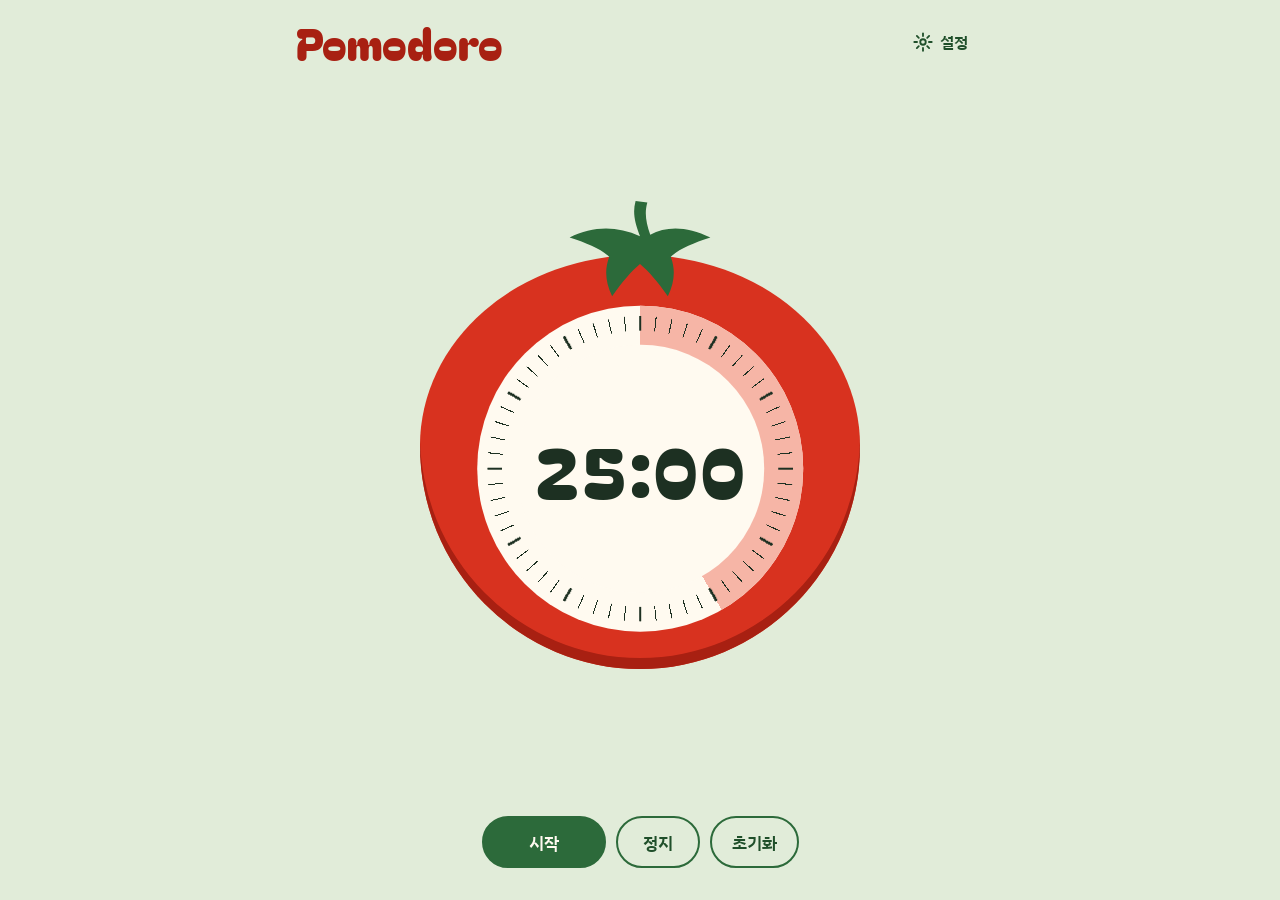
==== index.html @ d0f6d139 "INIT" ====
<!doctype html>
<html lang="ko">
  <head>
    <meta charset="utf-8" />
    <meta name="viewport" content="width=device-width, initial-scale=1" />
    <title>Pomodoro</title>
    <link rel="preconnect" href="https://fonts.googleapis.com" />
    <link rel="preconnect" href="https://fonts.gstatic.com" crossorigin />
    <link
      rel="stylesheet"
      href="https://fonts.googleapis.com/css2?family=Bagel+Fat+One&family=IBM+Plex+Sans+KR:wght@500;600&display=swap"
    />
    <link rel="stylesheet" href="index.css" />
    <script src="timer-settings.js" defer></script>
    <script src="script.js" defer></script>
  </head>
  <body>
    <main class="page">
      <h1 class="title">Pomodoro</h1>

      <section class="tomato" aria-label="타이머">
        <svg class="calyx" viewBox="0 0 120 70" aria-hidden="true">
          <path
            d="M60 26 C56 16 55 9 57 2 L65 3 C63 10 64 17 67 25 C78 19 92 19 108 27 C96 31 88 34 81 40 C84 48 84 57 79 67 C72 57 66 50 60 45 C54 50 48 57 41 67 C36 57 36 48 39 40 C32 34 24 31 12 27 C28 19 44 19 60 26 Z"
          />
        </svg>
        <div class="dial">
          <p id="time" class="time" role="timer" aria-label="남은 시간">25:00</p>
        </div>
      </section>

      <div class="controls">
        <button id="start-button" class="button button-primary" type="button">시작</button>
        <button id="stop-button" class="button" type="button">정지</button>
        <button id="reset-button" class="button" type="button">초기화</button>
      </div>

      <button id="settings-button" class="settings" type="button">
        <svg viewBox="0 0 24 24" aria-hidden="true">
          <circle cx="12" cy="12" r="3" />
          <path
            d="M12 2.5v3M12 18.5v3M2.5 12h3M18.5 12h3M5.3 5.3l2.1 2.1M16.6 16.6l2.1 2.1M18.7 5.3l-2.1 2.1M7.4 16.6l-2.1 2.1"
          />
        </svg>
        설정
      </button>
    </main>
  </body>
</html>
---- index.css ----
:root {
  --celadon: #e1ecd9;
  --tomato: #d8321f;
  --tomato-deep: #a82012;
  --leaf: #2c6a3a;
  --leaf-deep: #1f4f2a;
  --paper: #fffaf0;
  --ink: #1d3022;
  --wedge: #f6b5a6;

  /* 남은 분(分). 다이얼의 빨간 영역이 이 값을 따라 줄어든다. */
  --minutes-left: 25;

  --size: min(78vw, 56svh, 440px);
}

* {
  box-sizing: border-box;
  margin: 0;
}

body {
  min-height: 100svh;
  background: var(--celadon);
  color: var(--ink);
  font-family: "IBM Plex Sans KR", system-ui, sans-serif;
}

.page {
  display: grid;
  grid-template-columns: 1fr auto;
  grid-template-rows: auto 1fr auto;
  align-items: center;
  gap: 16px;
  max-width: 720px;
  min-height: 100svh;
  margin-inline: auto;
  padding: 20px 16px 32px;
}

.title {
  font-family: "Bagel Fat One", system-ui, sans-serif;
  font-size: clamp(2rem, 7vw, 2.75rem);
  font-weight: 400;
  line-height: 1;
  color: var(--tomato-deep);
}

/* 토마토 본체 */
.tomato {
  position: relative;
  grid-column: 1 / -1;
  grid-row: 2;
  justify-self: center;
  width: var(--size);
  height: calc(var(--size) * 0.94);
  margin-top: calc(var(--size) * 0.1);
  border-radius: 50% 50% 50% 50% / 46% 46% 54% 54%;
  background: var(--tomato);
  box-shadow: inset 0 calc(var(--size) * -0.025) 0 var(--tomato-deep);
}

.calyx {
  position: absolute;
  top: calc(var(--size) * -0.13);
  left: 50%;
  width: 40%;
  transform: translateX(-50%);
  fill: var(--leaf);
}

/* 다이얼: 토마토 위에 놓인 타이머 눈금판 */
.dial {
  position: absolute;
  top: 50%;
  left: 50%;
  display: grid;
  place-items: center;
  width: 74%;
  aspect-ratio: 1;
  border-radius: 50%;
  background: var(--paper);
  transform: translate(-50%, -48%);
}

/* 남은 시간만큼 채워지는 부채꼴 */
.dial::before {
  content: "";
  position: absolute;
  inset: 0;
  border-radius: 50%;
  background: conic-gradient(
    var(--wedge) 0 calc(var(--minutes-left) * 6deg),
    transparent 0
  );
}

/* 1분, 5분 눈금 */
.dial::after {
  content: "";
  position: absolute;
  inset: 3%;
  border-radius: 50%;
  background:
    repeating-conic-gradient(from -0.5deg, var(--ink) 0 1deg, transparent 0 30deg),
    repeating-conic-gradient(from -0.2deg, var(--ink) 0 0.4deg, transparent 0 6deg);
  -webkit-mask: radial-gradient(closest-side, transparent 90%, #000 90.5%);
  mask: radial-gradient(closest-side, transparent 90%, #000 90.5%);
}

.time {
  position: relative;
  z-index: 1;
  display: flex;
  align-items: center;
  justify-content: center;
  width: 76%;
  aspect-ratio: 1;
  border-radius: 50%;
  background: var(--paper);
  font-family: "Bagel Fat One", system-ui, sans-serif;
  font-size: calc(var(--size) * 0.16);
  line-height: 1;
}

.time-digit {
  width: 0.66em;
  text-align: center;
}

.time-colon {
  width: 0.36em;
  text-align: center;
}

/* 버튼 */
.controls {
  grid-column: 1 / -1;
  grid-row: 3;
  display: flex;
  justify-content: center;
  gap: 10px;
}

.button,
.settings {
  border: 2px solid var(--leaf);
  border-radius: 999px;
  background: transparent;
  color: var(--leaf-deep);
  font: inherit;
  font-weight: 600;
  cursor: pointer;
  transition:
    background-color 120ms ease,
    color 120ms ease,
    transform 80ms ease;
}

.button {
  min-width: 84px;
  min-height: 52px;
  padding: 0 20px;
  font-size: 1.0625rem;
}

.button-primary {
  min-width: 124px;
  background: var(--leaf);
  color: var(--paper);
}

.settings {
  grid-column: 2;
  grid-row: 1;
  display: inline-flex;
  align-items: center;
  gap: 6px;
  min-height: 44px;
  padding: 0 14px 0 10px;
  border-color: transparent;
}

.settings svg {
  width: 22px;
  height: 22px;
  fill: none;
  stroke: currentColor;
  stroke-width: 2;
  stroke-linecap: round;
}

.button:hover,
.settings:hover {
  background: var(--leaf);
  color: var(--paper);
}

.button-primary:hover {
  border-color: var(--leaf-deep);
  background: var(--leaf-deep);
}

.button:active,
.settings:active {
  transform: translateY(2px);
}

.button:focus-visible,
.settings:focus-visible {
  outline: 3px solid var(--tomato-deep);
  outline-offset: 3px;
}

@media (max-width: 360px) {
  .controls {
    gap: 6px;
  }

  .button {
    min-width: 72px;
    padding: 0 12px;
  }

  .button-primary {
    min-width: 96px;
  }
}

@media (prefers-reduced-motion: reduce) {
  .button,
  .settings {
    transition: none;
  }

  .button:active,
  .settings:active {
    transform: none;
  }
}
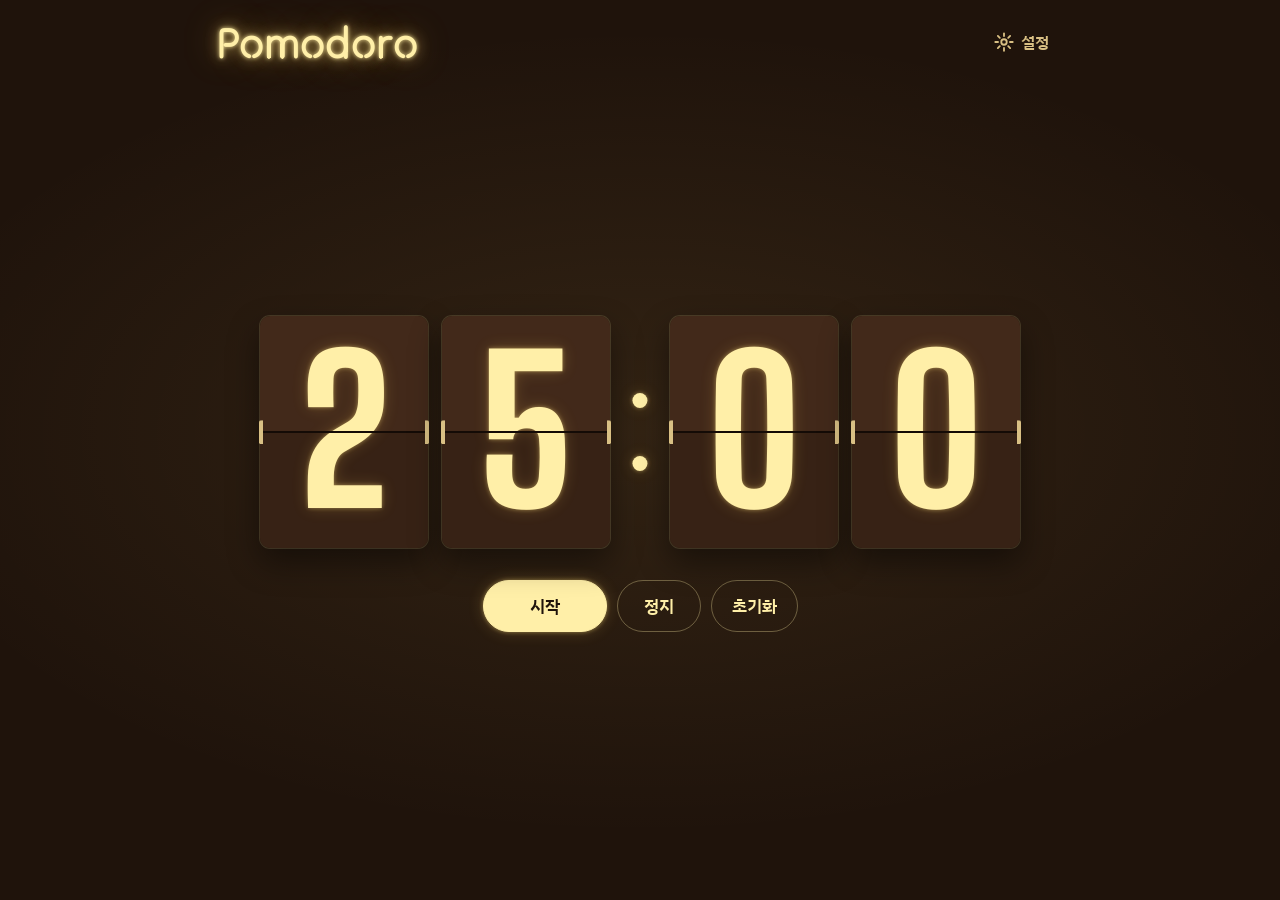
==== commit b58587e4: "UI 변경" ====
--- a/index.html
+++ b/index.html
@@ -8,7 +8,7 @@
     <link rel="preconnect" href="https://fonts.gstatic.com" crossorigin />
     <link
       rel="stylesheet"
-      href="https://fonts.googleapis.com/css2?family=Bagel+Fat+One&family=IBM+Plex+Sans+KR:wght@500;600&display=swap"
+      href="https://fonts.googleapis.com/css2?family=Big+Shoulders+Display:wght@800&family=IBM+Plex+Sans+KR:wght@500;600&family=Tilt+Neon&display=swap"
     />
     <link rel="stylesheet" href="index.css" />
     <script src="timer-settings.js" defer></script>
@@ -18,16 +18,7 @@
     <main class="page">
       <h1 class="title">Pomodoro</h1>
 
-      <section class="tomato" aria-label="타이머">
-        <svg class="calyx" viewBox="0 0 120 70" aria-hidden="true">
-          <path
-            d="M60 26 C56 16 55 9 57 2 L65 3 C63 10 64 17 67 25 C78 19 92 19 108 27 C96 31 88 34 81 40 C84 48 84 57 79 67 C72 57 66 50 60 45 C54 50 48 57 41 67 C36 57 36 48 39 40 C32 34 24 31 12 27 C28 19 44 19 60 26 Z"
-          />
-        </svg>
-        <div class="dial">
-          <p id="time" class="time" role="timer" aria-label="남은 시간">25:00</p>
-        </div>
-      </section>
+      <p id="time" class="time" role="timer" aria-label="남은 시간">25:00</p>
 
       <div class="controls">
         <button id="start-button" class="button button-primary" type="button">시작</button>
--- a/index.css
+++ b/index.css
@@ -1,17 +1,21 @@
 :root {
-  --celadon: #e1ecd9;
-  --tomato: #d8321f;
-  --tomato-deep: #a82012;
-  --leaf: #2c6a3a;
-  --leaf-deep: #1f4f2a;
-  --paper: #fffaf0;
-  --ink: #1d3022;
-  --wedge: #f6b5a6;
-
-  /* 남은 분(分). 다이얼의 빨간 영역이 이 값을 따라 줄어든다. */
-  --minutes-left: 25;
-
-  --size: min(78vw, 56svh, 440px);
+  color-scheme: dark;
+
+  --espresso: #1f130b;
+  --flap-top: #42291a;
+  --flap-bottom: #372215;
+  --hinge: #140b06;
+  --butter: #ffefa8;
+  --butter-soft: #d9c084;
+  --line: rgba(255, 239, 168, 0.32);
+
+  --glow-soft: 0 0 4px rgba(255, 226, 130, 0.45), 0 0 16px rgba(255, 205, 90, 0.2);
+  --glow-full: 0 0 4px rgba(255, 235, 160, 0.9), 0 0 14px rgba(255, 220, 120, 0.65),
+    0 0 36px rgba(255, 200, 80, 0.4);
+
+  /* 카드 4장, 콜론, 간격이 합쳐 카드 폭의 4.5배를 넘지 않는다. */
+  --card-w: min(calc((100vw - 32px) / 4.5), 29svh, 168px);
+  --card-h: calc(var(--card-w) * 1.38);
 }
 
 * {
@@ -21,139 +25,239 @@
 
 body {
   min-height: 100svh;
-  background: var(--celadon);
-  color: var(--ink);
+  background:
+    radial-gradient(60% 45% at 50% 48%, rgba(255, 205, 110, 0.09), transparent 100%),
+    var(--espresso);
+  color: var(--butter);
   font-family: "IBM Plex Sans KR", system-ui, sans-serif;
 }
 
 .page {
   display: grid;
   grid-template-columns: 1fr auto;
-  grid-template-rows: auto 1fr auto;
+  grid-template-rows: auto 1fr auto auto 1fr;
   align-items: center;
   gap: 16px;
-  max-width: 720px;
+  max-width: 880px;
   min-height: 100svh;
   margin-inline: auto;
   padding: 20px 16px 32px;
 }
 
+/* 네온 간판: 페이지를 열 때 한 번만 깜빡이며 켜진다. */
 .title {
-  font-family: "Bagel Fat One", system-ui, sans-serif;
+  font-family: "Tilt Neon", "IBM Plex Sans KR", sans-serif;
   font-size: clamp(2rem, 7vw, 2.75rem);
   font-weight: 400;
   line-height: 1;
-  color: var(--tomato-deep);
-}
-
-/* 토마토 본체 */
-.tomato {
+  text-shadow: var(--glow-full);
+  animation: sign-on 900ms linear both;
+}
+
+@keyframes sign-on {
+  0%,
+  18%,
+  34% {
+    opacity: 0.25;
+  }
+  12%,
+  26%,
+  100% {
+    opacity: 1;
+  }
+}
+
+/* 플립 보드 */
+.time {
+  grid-column: 1 / -1;
+  grid-row: 3;
+  justify-self: center;
+  font-family: "Big Shoulders Display", "IBM Plex Sans KR", sans-serif;
+  font-size: calc(var(--card-h) * 0.86);
+  font-weight: 800;
+  line-height: 1;
+}
+
+.flip-board {
+  display: flex;
+  align-items: center;
+  gap: calc(var(--card-w) * 0.08);
+}
+
+.flip-card {
   position: relative;
-  grid-column: 1 / -1;
-  grid-row: 2;
-  justify-self: center;
-  width: var(--size);
-  height: calc(var(--size) * 0.94);
-  margin-top: calc(var(--size) * 0.1);
-  border-radius: 50% 50% 50% 50% / 46% 46% 54% 54%;
-  background: var(--tomato);
-  box-shadow: inset 0 calc(var(--size) * -0.025) 0 var(--tomato-deep);
-}
-
-.calyx {
-  position: absolute;
-  top: calc(var(--size) * -0.13);
-  left: 50%;
-  width: 40%;
-  transform: translateX(-50%);
-  fill: var(--leaf);
-}
-
-/* 다이얼: 토마토 위에 놓인 타이머 눈금판 */
-.dial {
+  display: block;
+  width: var(--card-w);
+  height: var(--card-h);
+  border-radius: 10px;
+  box-shadow:
+    0 0 0 1px rgba(255, 239, 168, 0.14),
+    0 14px 32px rgba(0, 0, 0, 0.45);
+  perspective: calc(var(--card-h) * 6);
+  text-shadow: var(--glow-soft);
+}
+
+.is-running .flip-card {
+  text-shadow: var(--glow-full);
+}
+
+/* 경첩: 가운데 틈과 양옆의 핀 */
+.flip-card::before,
+.flip-card::after {
+  content: "";
   position: absolute;
   top: 50%;
-  left: 50%;
+  z-index: 3;
+  pointer-events: none;
+}
+
+.flip-card::before {
+  left: 0;
+  right: 0;
+  height: 2px;
+  margin-top: -1px;
+  background: var(--hinge);
+}
+
+.flip-card::after {
+  left: -1px;
+  right: -1px;
+  height: calc(var(--card-w) * 0.14);
+  transform: translateY(-50%);
+  background:
+    linear-gradient(var(--butter-soft), var(--butter-soft)) left / 4px 100% no-repeat,
+    linear-gradient(var(--butter-soft), var(--butter-soft)) right / 4px 100% no-repeat;
+  border-radius: 2px;
+}
+
+.half {
+  position: absolute;
+  left: 0;
+  right: 0;
+  display: block;
+  height: 50%;
+  overflow: hidden;
+  backface-visibility: hidden;
+}
+
+.half-top {
+  top: 0;
+  border-radius: 10px 10px 0 0;
+  background: var(--flap-top);
+  transform-origin: bottom;
+}
+
+.half-bottom {
+  bottom: 0;
+  border-radius: 0 0 10px 10px;
+  background: var(--flap-bottom);
+  transform-origin: top;
+}
+
+.flip-digit {
+  position: absolute;
+  left: 0;
   display: grid;
   place-items: center;
-  width: 74%;
+  width: 100%;
+  height: 200%;
+}
+
+.half-top .flip-digit {
+  top: 0;
+}
+
+.half-bottom .flip-digit {
+  bottom: 0;
+}
+
+.flap {
+  z-index: 2;
+  visibility: hidden;
+}
+
+.is-flipping .flap {
+  visibility: visible;
+}
+
+.is-flipping .flap-top {
+  animation: fold-top 280ms ease-in both;
+}
+
+.is-flipping .flap-bottom {
+  animation: fold-bottom 280ms 280ms ease-out both;
+}
+
+@keyframes fold-top {
+  to {
+    transform: rotateX(-90deg);
+    filter: brightness(0.55);
+  }
+}
+
+@keyframes fold-bottom {
+  from {
+    transform: rotateX(90deg);
+    filter: brightness(0.55);
+  }
+}
+
+.time-colon {
+  position: relative;
+  display: block;
+  flex: none;
+  width: calc(var(--card-w) * 0.2);
+  height: calc(var(--card-h) * 0.34);
+}
+
+.time-colon::before,
+.time-colon::after {
+  content: "";
+  position: absolute;
+  left: 50%;
+  width: calc(var(--card-w) * 0.09);
   aspect-ratio: 1;
   border-radius: 50%;
-  background: var(--paper);
-  transform: translate(-50%, -48%);
-}
-
-/* 남은 시간만큼 채워지는 부채꼴 */
-.dial::before {
-  content: "";
-  position: absolute;
-  inset: 0;
-  border-radius: 50%;
-  background: conic-gradient(
-    var(--wedge) 0 calc(var(--minutes-left) * 6deg),
-    transparent 0
-  );
-}
-
-/* 1분, 5분 눈금 */
-.dial::after {
-  content: "";
-  position: absolute;
-  inset: 3%;
-  border-radius: 50%;
-  background:
-    repeating-conic-gradient(from -0.5deg, var(--ink) 0 1deg, transparent 0 30deg),
-    repeating-conic-gradient(from -0.2deg, var(--ink) 0 0.4deg, transparent 0 6deg);
-  -webkit-mask: radial-gradient(closest-side, transparent 90%, #000 90.5%);
-  mask: radial-gradient(closest-side, transparent 90%, #000 90.5%);
-}
-
-.time {
-  position: relative;
-  z-index: 1;
-  display: flex;
-  align-items: center;
-  justify-content: center;
-  width: 76%;
-  aspect-ratio: 1;
-  border-radius: 50%;
-  background: var(--paper);
-  font-family: "Bagel Fat One", system-ui, sans-serif;
-  font-size: calc(var(--size) * 0.16);
-  line-height: 1;
-}
-
-.time-digit {
-  width: 0.66em;
-  text-align: center;
-}
-
-.time-colon {
-  width: 0.36em;
-  text-align: center;
-}
-
-/* 버튼 */
+  background: var(--butter);
+  box-shadow: var(--glow-soft);
+  transform: translateX(-50%);
+}
+
+.time-colon::before {
+  top: 0;
+}
+
+.time-colon::after {
+  bottom: 0;
+}
+
+.is-running .time-colon::before,
+.is-running .time-colon::after {
+  box-shadow: var(--glow-full);
+}
+
+/* 버튼: 꺼진 네온관, 주 버튼만 켜 둔다. */
 .controls {
   grid-column: 1 / -1;
-  grid-row: 3;
+  grid-row: 4;
   display: flex;
   justify-content: center;
   gap: 10px;
+  margin-top: 16px;
 }
 
 .button,
 .settings {
-  border: 2px solid var(--leaf);
+  border: 1.5px solid var(--line);
   border-radius: 999px;
   background: transparent;
-  color: var(--leaf-deep);
+  color: var(--butter);
   font: inherit;
   font-weight: 600;
   cursor: pointer;
   transition:
-    background-color 120ms ease,
-    color 120ms ease,
+    border-color 120ms ease,
+    box-shadow 120ms ease,
     transform 80ms ease;
 }
 
@@ -166,8 +270,10 @@
 
 .button-primary {
   min-width: 124px;
-  background: var(--leaf);
-  color: var(--paper);
+  border-color: var(--butter);
+  background: var(--butter);
+  color: var(--espresso);
+  box-shadow: var(--glow-soft);
 }
 
 .settings {
@@ -179,6 +285,7 @@
   min-height: 44px;
   padding: 0 14px 0 10px;
   border-color: transparent;
+  color: var(--butter-soft);
 }
 
 .settings svg {
@@ -192,13 +299,8 @@
 
 .button:hover,
 .settings:hover {
-  background: var(--leaf);
-  color: var(--paper);
-}
-
-.button-primary:hover {
-  border-color: var(--leaf-deep);
-  background: var(--leaf-deep);
+  border-color: var(--butter);
+  box-shadow: var(--glow-full);
 }
 
 .button:active,
@@ -208,7 +310,7 @@
 
 .button:focus-visible,
 .settings:focus-visible {
-  outline: 3px solid var(--tomato-deep);
+  outline: 2px solid var(--butter);
   outline-offset: 3px;
 }
 
@@ -228,6 +330,17 @@
 }
 
 @media (prefers-reduced-motion: reduce) {
+  .title {
+    animation: none;
+  }
+
+  /* animationend로 숫자를 교체하므로 애니메이션을 끄지 않고 즉시 끝낸다. */
+  .is-flipping .flap-top,
+  .is-flipping .flap-bottom {
+    animation-duration: 1ms;
+    animation-delay: 0ms;
+  }
+
   .button,
   .settings {
     transition: none;
